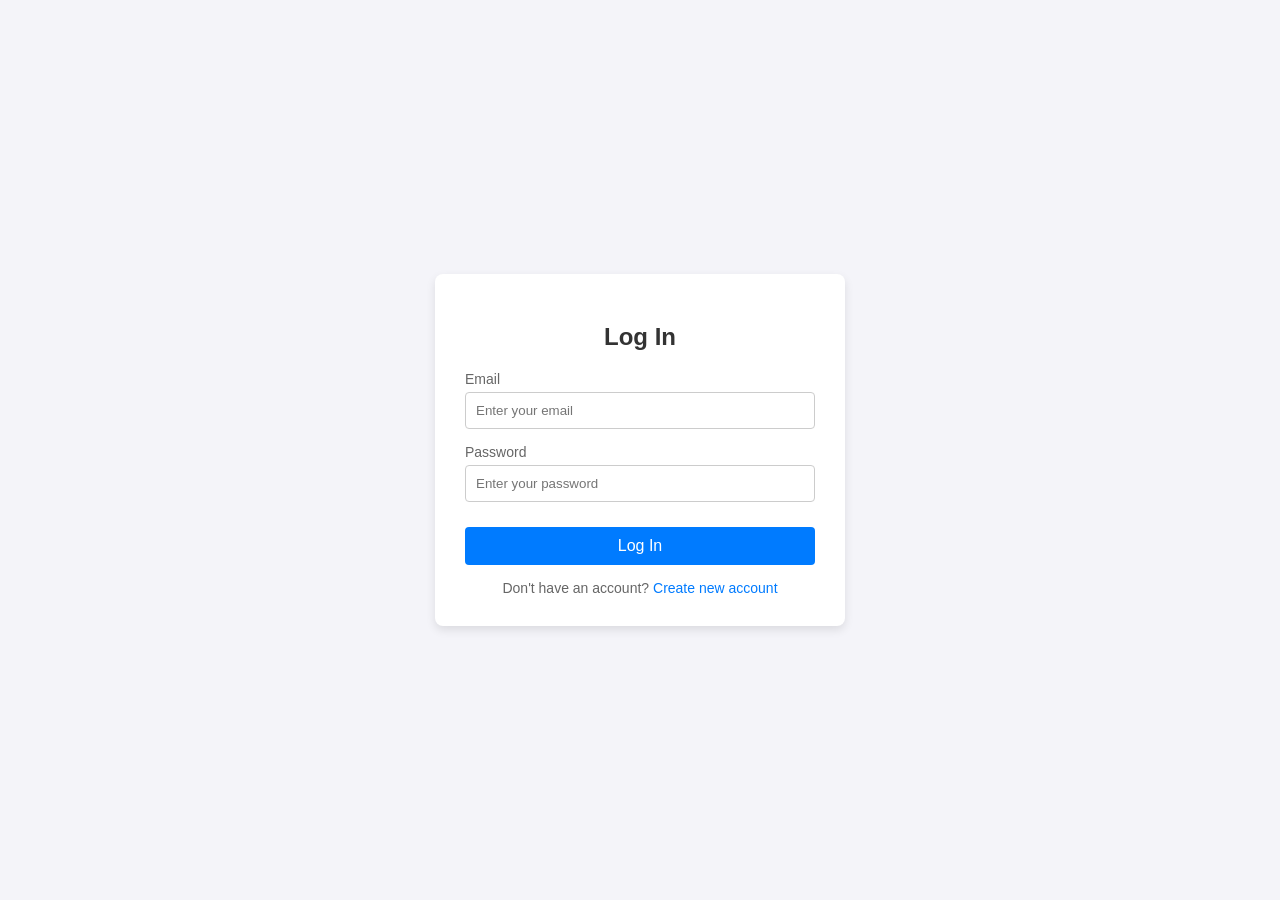
==== index.html @ ef1e8edc "loginform" ====
<!DOCTYPE html>
<html lang="en">
<head>
    <meta charset="UTF-8">
    <meta name="viewport" content="width=device-width, initial-scale=1.0">
    <title>Login & Create Account</title>
    <link rel="stylesheet" href="style.css">
</head>
<body>

<div class="container">
    <!-- Login Form -->
    <div id="login-form" class="form-container active">
        <h2>Log In</h2>
        <form>
            <div class="input-group">
                <label for="loginEmail">Email</label>
                <input type="email" id="loginEmail" required placeholder="Enter your email">
            </div>
            <div class="input-group">
                <label for="loginPassword">Password</label>
                <input type="password" id="loginPassword" required placeholder="Enter your password">
            </div>
            <button type="button" id="loginBtn">Log In</button>
        </form>
        <div class="switch-text">
            Don't have an account? <a onclick="toggleForms()">Create new account</a>
        </div>
    </div>

    <!-- Register Form -->
    <div id="register-form" class="form-container">
        <h2>Create Account</h2>
        <form>
            <div class="input-group">
                <label for="signupName">Full Name</label>
                <input type="text" id="signupName" required placeholder="Enter your full name">
            </div>
            <div class="input-group">
                <label for="signupEmail">Email</label>
                <input type="email" id="signupEmail" required placeholder="Enter your email">
            </div>
            <div class="input-group">
                <label for="signupPassword">Password</label>
                <input type="password" id="signupPassword" required placeholder="Enter your password">
            </div>
            <button type="button" id="signupBtn">Sign Up</button>
        </form>
        <div class="switch-text">
            Already have an account? <a onclick="toggleForms()">Log In</a>
        </div>
    </div>
</div>
<script src="script.js"></script>
</body>
</html>
---- style.css ----
body {
            font-family: Arial, sans-serif;
            background-color: #f4f4f9;
            display: flex;
            justify-content: center;
            align-items: center;
            height: 100vh;
            margin: 0;
        }
        .container {
            background-color: #fff;
            padding: 30px;
            border-radius: 8px;
            box-shadow: 0 4px 10px rgba(0, 0, 0, 0.1);
            width: 350px;
        }
        .form-container {
            display: none;
        }
        .form-container.active {
            display: block;
        }
        h2 {
            margin-bottom: 20px;
            color: #333;
            text-align: center;
        }
        .input-group {
            margin-bottom: 15px;
        }
        .input-group label {
            display: block;
            margin-bottom: 5px;
            color: #666;
            font-size: 14px;
        }
        .input-group input {
            width: 100%;
            padding: 10px;
            border: 1px solid #ccc;
            border-radius: 4px;
            box-sizing: border-box;
        }
        button {
            width: 100%;
            padding: 10px;
            background-color: #007bff;
            border: none;
            border-radius: 4px;
            color: white;
            font-size: 16px;
            cursor: pointer;
            margin-top: 10px;
        }
        button:hover {
            background-color: #0056b3;
        }
        .switch-text {
            text-align: center;
            margin-top: 15px;
            font-size: 14px;
            color: #666;
        }
        .switch-text a {
            color: #007bff;
            text-decoration: none;
            cursor: pointer;
        }
        .switch-text a:hover {
            text-decoration: underline;
        }
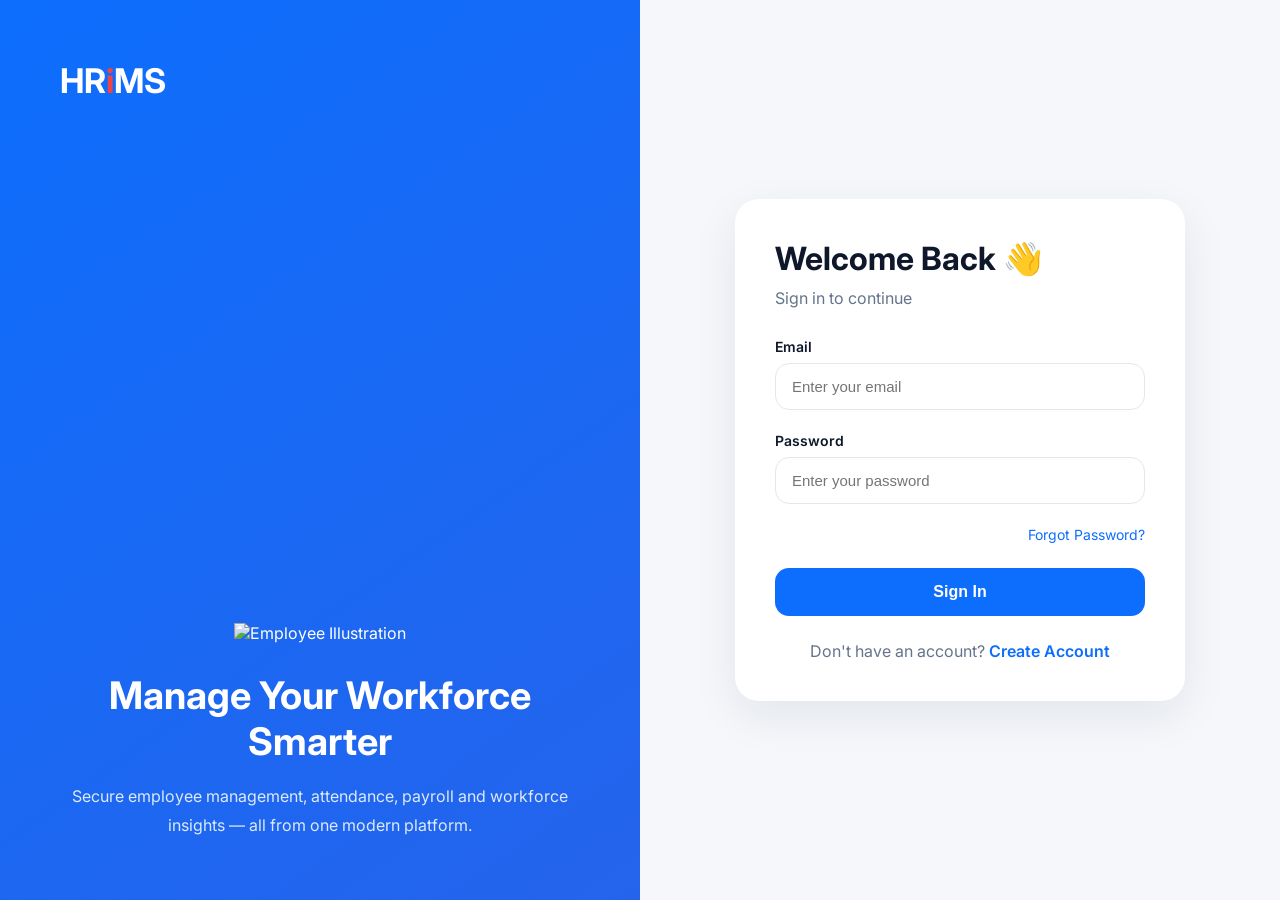
==== commit f9186581: "styling done" ====
--- a/index.html
+++ b/index.html
@@ -3,54 +3,130 @@
 <head>
     <meta charset="UTF-8">
     <meta name="viewport" content="width=device-width, initial-scale=1.0">
-    <title>Login & Create Account</title>
+    <title>HRMS Login</title>
+
+    <link rel="preconnect" href="https://fonts.googleapis.com">
+    <link rel="preconnect" href="https://fonts.gstatic.com" crossorigin>
+
+    <link href="https://fonts.googleapis.com/css2?family=Inter:wght@300;400;500;600;700&display=swap" rel="stylesheet">
+
     <link rel="stylesheet" href="style.css">
 </head>
 <body>
 
-<div class="container">
-    <!-- Login Form -->
-    <div id="login-form" class="form-container active">
-        <h2>Log In</h2>
-        <form>
-            <div class="input-group">
-                <label for="loginEmail">Email</label>
-                <input type="email" id="loginEmail" required placeholder="Enter your email">
-            </div>
-            <div class="input-group">
-                <label for="loginPassword">Password</label>
-                <input type="password" id="loginPassword" required placeholder="Enter your password">
-            </div>
-            <button type="button" id="loginBtn">Log In</button>
-        </form>
-        <div class="switch-text">
-            Don't have an account? <a onclick="toggleForms()">Create new account</a>
+<div class="page">
+
+    <!-- Left Branding -->
+    <div class="branding">
+
+        <div class="logo">
+            <span class="blue">HR</span><span class="red">i</span><span class="blue">MS</span>
         </div>
+
+        <div class="branding-content">
+
+            <img src="https://cdn-icons-png.flaticon.com/512/3135/3135715.png"
+                 alt="Employee Illustration">
+
+            <h1>Manage Your Workforce Smarter</h1>
+
+            <p>
+                Secure employee management, attendance,
+                payroll and workforce insights —
+                all from one modern platform.
+            </p>
+
+        </div>
+
     </div>
 
-    <!-- Register Form -->
-    <div id="register-form" class="form-container">
-        <h2>Create Account</h2>
-        <form>
+    <!-- Right Authentication -->
+    <div class="auth-area">
+
+        <!-- Login -->
+        <div id="login-form" class="form-card active">
+
+            <h2>Welcome Back 👋</h2>
+            <p class="subtitle">Sign in to continue</p>
+
             <div class="input-group">
-                <label for="signupName">Full Name</label>
-                <input type="text" id="signupName" required placeholder="Enter your full name">
+                <label>Email</label>
+                <input
+                    type="email"
+                    id="loginEmail"
+                    placeholder="Enter your email">
             </div>
+
             <div class="input-group">
-                <label for="signupEmail">Email</label>
-                <input type="email" id="signupEmail" required placeholder="Enter your email">
+                <label>Password</label>
+                <input
+                    type="password"
+                    id="loginPassword"
+                    placeholder="Enter your password">
             </div>
+
+            <div class="extra">
+                <a href="#">Forgot Password?</a>
+            </div>
+
+            <button id="loginBtn">
+                Sign In
+            </button>
+
+            <p class="switch-text">
+                Don't have an account?
+                <a href="#" onclick="toggleForms()">Create Account</a>
+            </p>
+
+        </div>
+
+        <!-- Signup -->
+        <div id="register-form" class="form-card">
+
+            <h2>Create Account</h2>
+            <p class="subtitle">Join HRMS today</p>
+
             <div class="input-group">
-                <label for="signupPassword">Password</label>
-                <input type="password" id="signupPassword" required placeholder="Enter your password">
+                <label>Full Name</label>
+                <input
+                    type="text"
+                    id="signupName"
+                    placeholder="Enter your name">
             </div>
-            <button type="button" id="signupBtn">Sign Up</button>
-        </form>
-        <div class="switch-text">
-            Already have an account? <a onclick="toggleForms()">Log In</a>
+
+            <div class="input-group">
+                <label>Email</label>
+                <input
+                    type="email"
+                    id="signupEmail"
+                    placeholder="Enter your email">
+            </div>
+
+            <div class="input-group">
+                <label>Password</label>
+                <input
+                    type="password"
+                    id="signupPassword"
+                    placeholder="Create password">
+            </div>
+
+            <button id="signupBtn">
+                Create Account
+            </button>
+
+            <p class="switch-text">
+                Already have an account?
+                <a href="#" onclick="toggleForms()">Log In</a>
+            </p>
+
         </div>
+
     </div>
+
 </div>
+
+<script src="https://cdn.jsdelivr.net/npm/@supabase/supabase-js@2"></script>
 <script src="script.js"></script>
+
 </body>
 </html>
--- a/style.css
+++ b/style.css
@@ -1,71 +1,288 @@
-body {
-            font-family: Arial, sans-serif;
-            background-color: #f4f4f9;
-            display: flex;
-            justify-content: center;
-            align-items: center;
-            height: 100vh;
-            margin: 0;
-        }
-        .container {
-            background-color: #fff;
-            padding: 30px;
-            border-radius: 8px;
-            box-shadow: 0 4px 10px rgba(0, 0, 0, 0.1);
-            width: 350px;
-        }
-        .form-container {
-            display: none;
-        }
-        .form-container.active {
-            display: block;
-        }
-        h2 {
-            margin-bottom: 20px;
-            color: #333;
-            text-align: center;
-        }
-        .input-group {
-            margin-bottom: 15px;
-        }
-        .input-group label {
-            display: block;
-            margin-bottom: 5px;
-            color: #666;
-            font-size: 14px;
-        }
-        .input-group input {
-            width: 100%;
-            padding: 10px;
-            border: 1px solid #ccc;
-            border-radius: 4px;
-            box-sizing: border-box;
-        }
-        button {
-            width: 100%;
-            padding: 10px;
-            background-color: #007bff;
-            border: none;
-            border-radius: 4px;
-            color: white;
-            font-size: 16px;
-            cursor: pointer;
-            margin-top: 10px;
-        }
-        button:hover {
-            background-color: #0056b3;
-        }
-        .switch-text {
-            text-align: center;
-            margin-top: 15px;
-            font-size: 14px;
-            color: #666;
-        }
-        .switch-text a {
-            color: #007bff;
-            text-decoration: none;
-            cursor: pointer;
-        }
-        .switch-text a:hover {
-            text-decoration: underline;
-        }+*{
+    margin:0;
+    padding:0;
+    box-sizing:border-box;
+}
+
+body{
+    font-family:'Inter',sans-serif;
+    background:#F5F7FB;
+    color:#0F172A;
+}
+
+/* Layout */
+
+.page{
+
+    display:grid;
+    grid-template-columns:1fr 1fr;
+
+    min-height:100vh;
+}
+
+/* Left */
+
+.branding{
+
+    background:linear-gradient(145deg,#0D6EFD,#2563EB);
+
+    color:white;
+
+    padding:60px;
+
+    display:flex;
+    flex-direction:column;
+    justify-content:space-between;
+}
+
+.logo{
+
+    font-size:34px;
+    font-weight:700;
+}
+
+.logo .red{
+
+    color:#EF4444;
+}
+
+.branding-content{
+
+    text-align:center;
+}
+
+.branding-content img{
+
+    width:250px;
+    margin-bottom:30px;
+}
+
+.branding-content h1{
+
+    font-size:38px;
+    line-height:1.2;
+    margin-bottom:18px;
+}
+
+.branding-content p{
+
+    color:#DBEAFE;
+    line-height:1.8;
+    font-size:16px;
+}
+
+/* Right */
+
+.auth-area{
+
+    display:flex;
+    justify-content:center;
+    align-items:center;
+    padding:40px;
+}
+
+.form-card{
+
+    display:none;
+
+    width:100%;
+    max-width:450px;
+
+    background:white;
+
+    padding:40px;
+
+    border-radius:24px;
+
+    box-shadow:
+        0 15px 45px rgba(15,23,42,.08);
+}
+
+.form-card.active{
+
+    display:block;
+}
+
+.form-card h2{
+
+    font-size:32px;
+    margin-bottom:10px;
+}
+
+.subtitle{
+
+    color:#64748B;
+    margin-bottom:30px;
+}
+
+.input-group{
+
+    margin-bottom:22px;
+}
+
+.input-group label{
+
+    display:block;
+
+    margin-bottom:8px;
+
+    font-size:14px;
+    font-weight:600;
+}
+
+.input-group input{
+
+    width:100%;
+
+    padding:14px 16px;
+
+    border:1px solid #E2E8F0;
+
+    border-radius:14px;
+
+    font-size:15px;
+
+    transition:.25s;
+}
+
+.input-group input:focus{
+
+    outline:none;
+
+    border-color:#0D6EFD;
+
+    box-shadow:0 0 0 4px rgba(13,110,253,.15);
+}
+
+.extra{
+
+    display:flex;
+    justify-content:flex-end;
+
+    margin-bottom:25px;
+}
+
+.extra a{
+
+    color:#0D6EFD;
+
+    text-decoration:none;
+
+    font-size:14px;
+}
+
+button{
+
+    width:100%;
+
+    padding:15px;
+
+    border:none;
+
+    border-radius:14px;
+
+    background:#0D6EFD;
+
+    color:white;
+
+    font-size:16px;
+    font-weight:600;
+
+    cursor:pointer;
+
+    transition:.25s;
+}
+
+button:hover{
+
+    background:#0B5ED7;
+    transform:translateY(-2px);
+}
+
+.switch-text{
+
+    text-align:center;
+
+    margin-top:25px;
+
+    color:#64748B;
+}
+
+.switch-text a{
+
+    color:#0D6EFD;
+
+    text-decoration:none;
+
+    font-weight:600;
+}
+
+/* Tablet */
+
+@media(max-width:992px){
+
+    .page{
+
+        grid-template-columns:1fr;
+    }
+
+    .branding{
+
+        padding:40px;
+        min-height:320px;
+    }
+
+    .branding-content img{
+
+        width:180px;
+    }
+
+    .branding-content h1{
+
+        font-size:30px;
+    }
+
+    .auth-area{
+
+        padding:30px;
+    }
+}
+
+/* Mobile */
+
+@media(max-width:600px){
+
+    .branding{
+
+        display:none;
+    }
+
+    .auth-area{
+
+        padding:20px;
+    }
+
+    .form-card{
+
+        padding:28px;
+
+        border-radius:18px;
+
+        box-shadow:none;
+    }
+
+    .form-card h2{
+
+        font-size:28px;
+    }
+
+    .input-group input{
+
+        padding:13px;
+    }
+
+    button{
+
+        padding:14px;
+    }
+}
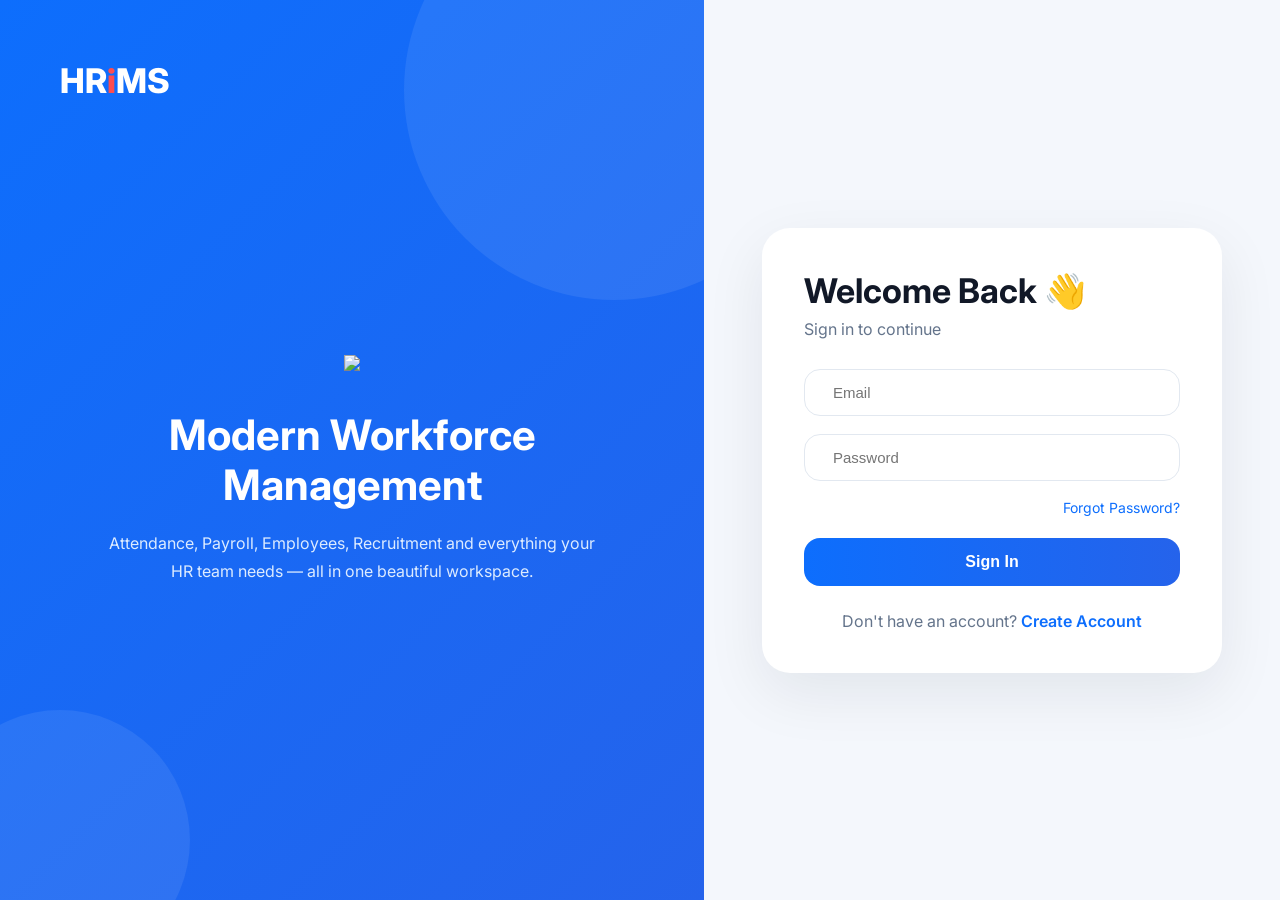
==== commit f3f346fa: "styleing done" ====
--- a/index.html
+++ b/index.html
@@ -1,122 +1,149 @@
 <!DOCTYPE html>
 <html lang="en">
 <head>
-    <meta charset="UTF-8">
-    <meta name="viewport" content="width=device-width, initial-scale=1.0">
-    <title>HRMS Login</title>
+<meta charset="UTF-8">
+<meta name="viewport" content="width=device-width, initial-scale=1.0">
 
-    <link rel="preconnect" href="https://fonts.googleapis.com">
-    <link rel="preconnect" href="https://fonts.gstatic.com" crossorigin>
+<title>HRMS Portal</title>
 
-    <link href="https://fonts.googleapis.com/css2?family=Inter:wght@300;400;500;600;700&display=swap" rel="stylesheet">
+<link rel="preconnect" href="https://fonts.googleapis.com">
+<link rel="preconnect" href="https://fonts.gstatic.com" crossorigin>
 
-    <link rel="stylesheet" href="style.css">
+<link href="https://fonts.googleapis.com/css2?family=Inter:wght@300;400;500;600;700;800&display=swap" rel="stylesheet">
+
+<script src="https://unpkg.com/lucide@latest"></script>
+
+<link rel="stylesheet" href="style.css">
 </head>
+
 <body>
 
-<div class="page">
+<div class="wrapper">
 
-    <!-- Left Branding -->
-    <div class="branding">
+    <div class="left-panel">
 
         <div class="logo">
-            <span class="blue">HR</span><span class="red">i</span><span class="blue">MS</span>
+            HR<span>i</span>MS
         </div>
 
-        <div class="branding-content">
+        <div class="hero">
 
-            <img src="https://cdn-icons-png.flaticon.com/512/3135/3135715.png"
-                 alt="Employee Illustration">
+            <img src="https://cdn-icons-png.flaticon.com/512/6997/6997662.png">
 
-            <h1>Manage Your Workforce Smarter</h1>
+            <h1>Modern Workforce Management</h1>
 
             <p>
-                Secure employee management, attendance,
-                payroll and workforce insights —
-                all from one modern platform.
+                Attendance, Payroll, Employees,
+                Recruitment and everything your HR team needs —
+                all in one beautiful workspace.
             </p>
 
         </div>
 
     </div>
 
-    <!-- Right Authentication -->
-    <div class="auth-area">
 
-        <!-- Login -->
-        <div id="login-form" class="form-card active">
+    <div class="right-panel">
+
+        <!-- LOGIN -->
+
+        <div id="login-form" class="card active">
 
             <h2>Welcome Back 👋</h2>
             <p class="subtitle">Sign in to continue</p>
 
-            <div class="input-group">
-                <label>Email</label>
+            <div class="field">
+
+                <i data-lucide="mail"></i>
+
                 <input
                     type="email"
                     id="loginEmail"
-                    placeholder="Enter your email">
+                    placeholder="Email">
+
             </div>
 
-            <div class="input-group">
-                <label>Password</label>
+            <div class="field password-field">
+
+                <i data-lucide="lock"></i>
+
                 <input
                     type="password"
                     id="loginPassword"
-                    placeholder="Enter your password">
+                    placeholder="Password">
+
+                <button type="button" class="eye">
+                    <i data-lucide="eye"></i>
+                </button>
+
             </div>
 
-            <div class="extra">
+            <div class="top-row">
+
                 <a href="#">Forgot Password?</a>
+
             </div>
 
-            <button id="loginBtn">
+            <button id="loginBtn" class="primary-btn">
                 Sign In
             </button>
 
-            <p class="switch-text">
+            <p class="switch">
                 Don't have an account?
+
                 <a href="#" onclick="toggleForms()">Create Account</a>
             </p>
 
         </div>
 
-        <!-- Signup -->
-        <div id="register-form" class="form-card">
+        <!-- SIGNUP -->
+
+        <div id="register-form" class="card">
 
             <h2>Create Account</h2>
-            <p class="subtitle">Join HRMS today</p>
+            <p class="subtitle">Start your journey</p>
 
-            <div class="input-group">
-                <label>Full Name</label>
+            <div class="field">
+
+                <i data-lucide="user"></i>
+
                 <input
                     type="text"
                     id="signupName"
-                    placeholder="Enter your name">
+                    placeholder="Full Name">
+
             </div>
 
-            <div class="input-group">
-                <label>Email</label>
+            <div class="field">
+
+                <i data-lucide="mail"></i>
+
                 <input
                     type="email"
                     id="signupEmail"
-                    placeholder="Enter your email">
+                    placeholder="Email">
+
             </div>
 
-            <div class="input-group">
-                <label>Password</label>
+            <div class="field password-field">
+
+                <i data-lucide="lock"></i>
+
                 <input
                     type="password"
                     id="signupPassword"
-                    placeholder="Create password">
+                    placeholder="Password">
+
             </div>
 
-            <button id="signupBtn">
+            <button id="signupBtn" class="primary-btn">
                 Create Account
             </button>
 
-            <p class="switch-text">
+            <p class="switch">
                 Already have an account?
-                <a href="#" onclick="toggleForms()">Log In</a>
+
+                <a href="#" onclick="toggleForms()">Login</a>
             </p>
 
         </div>
@@ -125,6 +152,17 @@
 
 </div>
 
+<script>
+lucide.createIcons();
+
+document.querySelectorAll(".eye").forEach(btn=>{
+    btn.addEventListener("click",()=>{
+        const input=btn.parentElement.querySelector("input");
+        input.type=input.type==="password"?"text":"password";
+    });
+});
+</script>
+
 <script src="https://cdn.jsdelivr.net/npm/@supabase/supabase-js@2"></script>
 <script src="script.js"></script>
 
--- a/style.css
+++ b/style.css
@@ -1,288 +1,392 @@
 *{
-    margin:0;
-    padding:0;
-    box-sizing:border-box;
+margin:0;
+padding:0;
+box-sizing:border-box;
 }
 
 body{
-    font-family:'Inter',sans-serif;
-    background:#F5F7FB;
-    color:#0F172A;
-}
-
-/* Layout */
-
-.page{
-
-    display:grid;
-    grid-template-columns:1fr 1fr;
-
-    min-height:100vh;
-}
-
-/* Left */
-
-.branding{
-
-    background:linear-gradient(145deg,#0D6EFD,#2563EB);
-
-    color:white;
-
-    padding:60px;
-
-    display:flex;
-    flex-direction:column;
-    justify-content:space-between;
+
+font-family:"Inter",sans-serif;
+
+background:#F4F7FC;
+
+min-height:100vh;
+
+overflow-x:hidden;
+}
+
+.wrapper{
+
+display:grid;
+
+grid-template-columns:1.1fr .9fr;
+
+min-height:100vh;
+}
+
+/* LEFT */
+
+.left-panel{
+
+background:linear-gradient(135deg,#0D6EFD,#2563EB);
+
+padding:60px;
+
+display:flex;
+
+flex-direction:column;
+
+justify-content:space-between;
+
+position:relative;
+
+overflow:hidden;
+}
+
+.left-panel::before{
+
+content:"";
+
+position:absolute;
+
+width:420px;
+height:420px;
+
+border-radius:50%;
+
+background:rgba(255,255,255,.08);
+
+top:-120px;
+right:-120px;
+}
+
+.left-panel::after{
+
+content:"";
+
+position:absolute;
+
+width:260px;
+height:260px;
+
+border-radius:50%;
+
+background:rgba(255,255,255,.08);
+
+bottom:-70px;
+left:-70px;
 }
 
 .logo{
 
-    font-size:34px;
-    font-weight:700;
-}
-
-.logo .red{
-
-    color:#EF4444;
-}
-
-.branding-content{
-
-    text-align:center;
-}
-
-.branding-content img{
-
-    width:250px;
-    margin-bottom:30px;
-}
-
-.branding-content h1{
-
-    font-size:38px;
-    line-height:1.2;
-    margin-bottom:18px;
-}
-
-.branding-content p{
-
-    color:#DBEAFE;
-    line-height:1.8;
-    font-size:16px;
-}
-
-/* Right */
-
-.auth-area{
-
-    display:flex;
-    justify-content:center;
-    align-items:center;
-    padding:40px;
-}
-
-.form-card{
-
-    display:none;
-
-    width:100%;
-    max-width:450px;
-
-    background:white;
-
-    padding:40px;
-
-    border-radius:24px;
-
-    box-shadow:
-        0 15px 45px rgba(15,23,42,.08);
-}
-
-.form-card.active{
-
-    display:block;
-}
-
-.form-card h2{
-
-    font-size:32px;
-    margin-bottom:10px;
+font-size:34px;
+
+font-weight:800;
+
+color:white;
+
+z-index:2;
+}
+
+.logo span{
+
+color:#FF4D4F;
+}
+
+.hero{
+
+text-align:center;
+
+z-index:2;
+
+max-width:500px;
+
+margin:auto;
+}
+
+.hero img{
+
+width:320px;
+
+max-width:100%;
+
+margin-bottom:35px;
+}
+
+.hero h1{
+
+color:white;
+
+font-size:42px;
+
+margin-bottom:18px;
+
+line-height:1.2;
+}
+
+.hero p{
+
+color:#DCEBFF;
+
+line-height:1.8;
+
+font-size:16px;
+}
+
+/* RIGHT */
+
+.right-panel{
+
+display:flex;
+
+justify-content:center;
+
+align-items:center;
+
+padding:40px;
+}
+
+.card{
+
+display:none;
+
+width:100%;
+
+max-width:460px;
+
+background:white;
+
+padding:42px;
+
+border-radius:28px;
+
+box-shadow:0 20px 60px rgba(15,23,42,.08);
+
+animation:fade .35s ease;
+}
+
+.card.active{
+
+display:block;
+}
+
+@keyframes fade{
+
+from{
+opacity:0;
+transform:translateY(15px);
+}
+
+to{
+opacity:1;
+transform:none;
+}
+}
+
+.card h2{
+
+font-size:34px;
+
+color:#111827;
+
+margin-bottom:8px;
 }
 
 .subtitle{
 
-    color:#64748B;
-    margin-bottom:30px;
-}
-
-.input-group{
-
-    margin-bottom:22px;
-}
-
-.input-group label{
-
-    display:block;
-
-    margin-bottom:8px;
-
-    font-size:14px;
-    font-weight:600;
-}
-
-.input-group input{
-
-    width:100%;
-
-    padding:14px 16px;
-
-    border:1px solid #E2E8F0;
-
-    border-radius:14px;
-
-    font-size:15px;
-
-    transition:.25s;
-}
-
-.input-group input:focus{
-
-    outline:none;
-
-    border-color:#0D6EFD;
-
-    box-shadow:0 0 0 4px rgba(13,110,253,.15);
-}
-
-.extra{
-
-    display:flex;
-    justify-content:flex-end;
-
-    margin-bottom:25px;
-}
-
-.extra a{
-
-    color:#0D6EFD;
-
-    text-decoration:none;
-
-    font-size:14px;
-}
-
-button{
-
-    width:100%;
-
-    padding:15px;
-
-    border:none;
-
-    border-radius:14px;
-
-    background:#0D6EFD;
-
-    color:white;
-
-    font-size:16px;
-    font-weight:600;
-
-    cursor:pointer;
-
-    transition:.25s;
-}
-
-button:hover{
-
-    background:#0B5ED7;
-    transform:translateY(-2px);
-}
-
-.switch-text{
-
-    text-align:center;
-
-    margin-top:25px;
-
-    color:#64748B;
-}
-
-.switch-text a{
-
-    color:#0D6EFD;
-
-    text-decoration:none;
-
-    font-weight:600;
-}
-
-/* Tablet */
+color:#64748B;
+
+margin-bottom:30px;
+}
+
+/* INPUT */
+
+.field{
+
+display:flex;
+
+align-items:center;
+
+gap:12px;
+
+border:1px solid #E2E8F0;
+
+padding:14px 16px;
+
+border-radius:16px;
+
+margin-bottom:18px;
+
+transition:.25s;
+}
+
+.field:focus-within{
+
+border-color:#0D6EFD;
+
+box-shadow:0 0 0 5px rgba(13,110,253,.12);
+}
+
+.field svg{
+
+width:20px;
+height:20px;
+
+color:#64748B;
+}
+
+.field input{
+
+border:none;
+
+outline:none;
+
+flex:1;
+
+font-size:15px;
+
+background:transparent;
+}
+
+.eye{
+
+background:none;
+
+border:none;
+
+cursor:pointer;
+
+color:#64748B;
+}
+
+.top-row{
+
+display:flex;
+
+justify-content:flex-end;
+
+margin-bottom:22px;
+}
+
+.top-row a{
+
+color:#0D6EFD;
+
+text-decoration:none;
+
+font-size:14px;
+}
+
+.primary-btn{
+
+width:100%;
+
+padding:15px;
+
+border:none;
+
+border-radius:16px;
+
+background:linear-gradient(90deg,#0D6EFD,#2563EB);
+
+color:white;
+
+font-size:16px;
+
+font-weight:600;
+
+cursor:pointer;
+
+transition:.25s;
+}
+
+.primary-btn:hover{
+
+transform:translateY(-2px);
+
+box-shadow:0 12px 30px rgba(37,99,235,.3);
+}
+
+.switch{
+
+text-align:center;
+
+margin-top:25px;
+
+color:#64748B;
+}
+
+.switch a{
+
+color:#0D6EFD;
+
+font-weight:600;
+
+text-decoration:none;
+}
+
+/* TABLET */
 
 @media(max-width:992px){
 
-    .page{
-
-        grid-template-columns:1fr;
-    }
-
-    .branding{
-
-        padding:40px;
-        min-height:320px;
-    }
-
-    .branding-content img{
-
-        width:180px;
-    }
-
-    .branding-content h1{
-
-        font-size:30px;
-    }
-
-    .auth-area{
-
-        padding:30px;
-    }
-}
-
-/* Mobile */
+.wrapper{
+
+grid-template-columns:1fr;
+}
+
+.left-panel{
+
+min-height:340px;
+
+padding:40px;
+}
+
+.hero img{
+
+width:220px;
+}
+
+.hero h1{
+
+font-size:32px;
+}
+
+.right-panel{
+
+padding:30px;
+}
+}
+
+/* MOBILE */
 
 @media(max-width:600px){
 
-    .branding{
-
-        display:none;
-    }
-
-    .auth-area{
-
-        padding:20px;
-    }
-
-    .form-card{
-
-        padding:28px;
-
-        border-radius:18px;
-
-        box-shadow:none;
-    }
-
-    .form-card h2{
-
-        font-size:28px;
-    }
-
-    .input-group input{
-
-        padding:13px;
-    }
-
-    button{
-
-        padding:14px;
-    }
+.left-panel{
+
+display:none;
+}
+
+.right-panel{
+
+padding:18px;
+}
+
+.card{
+
+padding:28px 22px;
+
+border-radius:22px;
+
+box-shadow:none;
+}
+
+.card h2{
+
+font-size:30px;
+}
+
+.primary-btn{
+
+padding:14px;
+}
 }
